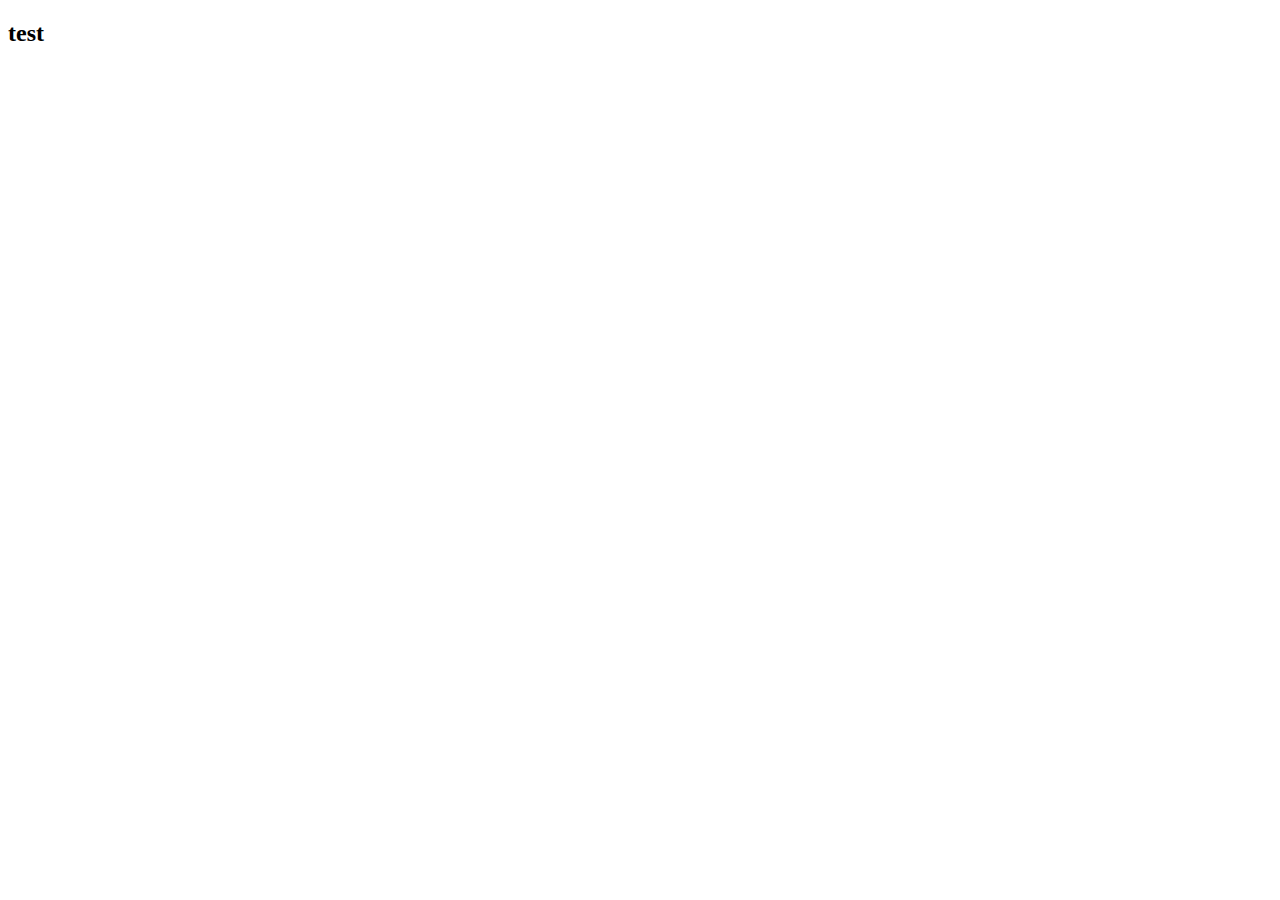
==== index.html @ b6dd8c7b "first commit" ====
<!DOCTYPE html>
<html lang="en">

<head>
    <meta charset="UTF-8">
    <meta name="viewport" content="width=device-width, initial-scale=1.0">
    <title>Document</title>
</head>

<body>
    <h2>test</h2>
</body>

</html>
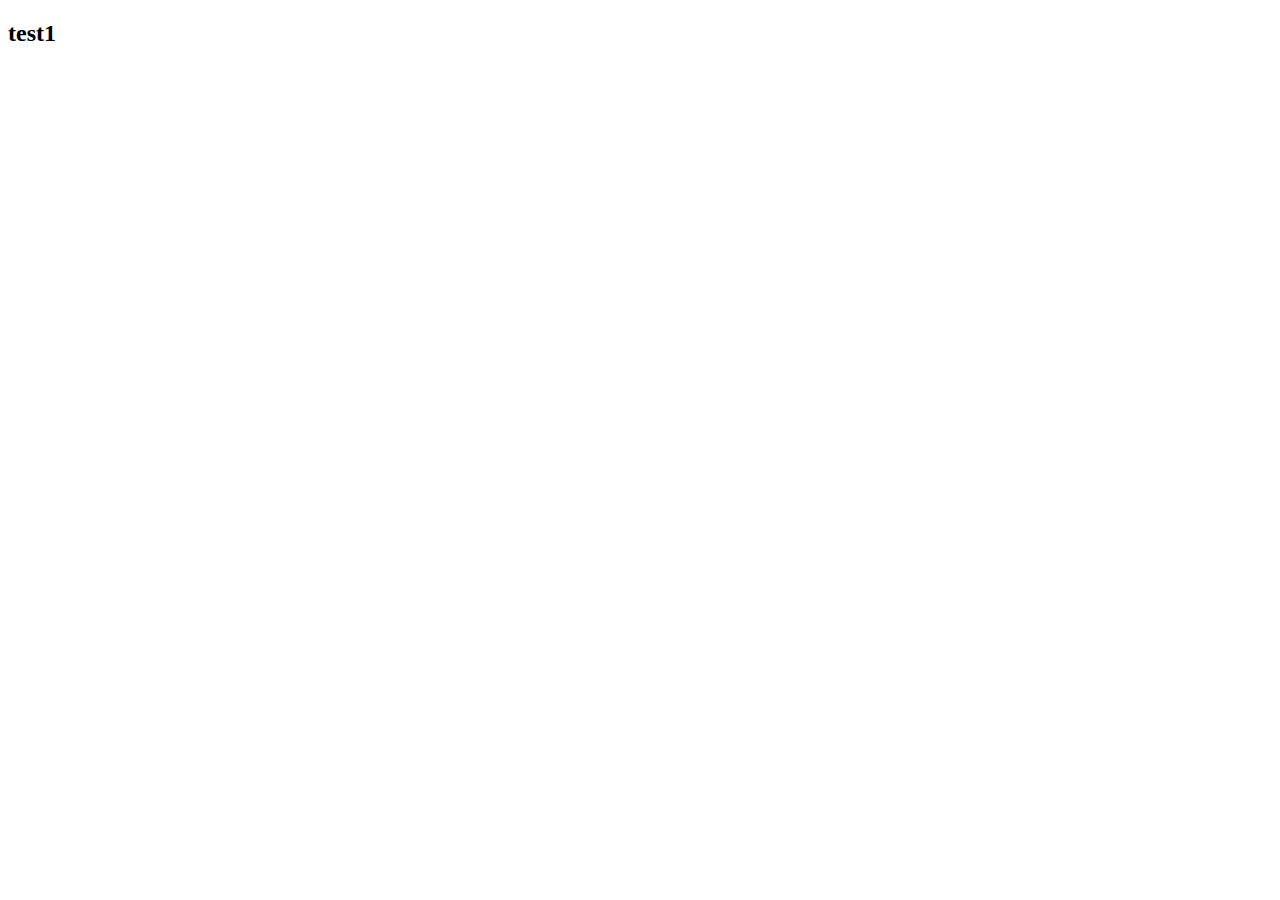
==== commit ced9e76b: "test commit" ====
--- a/index.html
+++ b/index.html
@@ -8,7 +8,7 @@
 </head>
 
 <body>
-    <h2>test</h2>
+    <h2>test1</h2>
 </body>
 
 </html>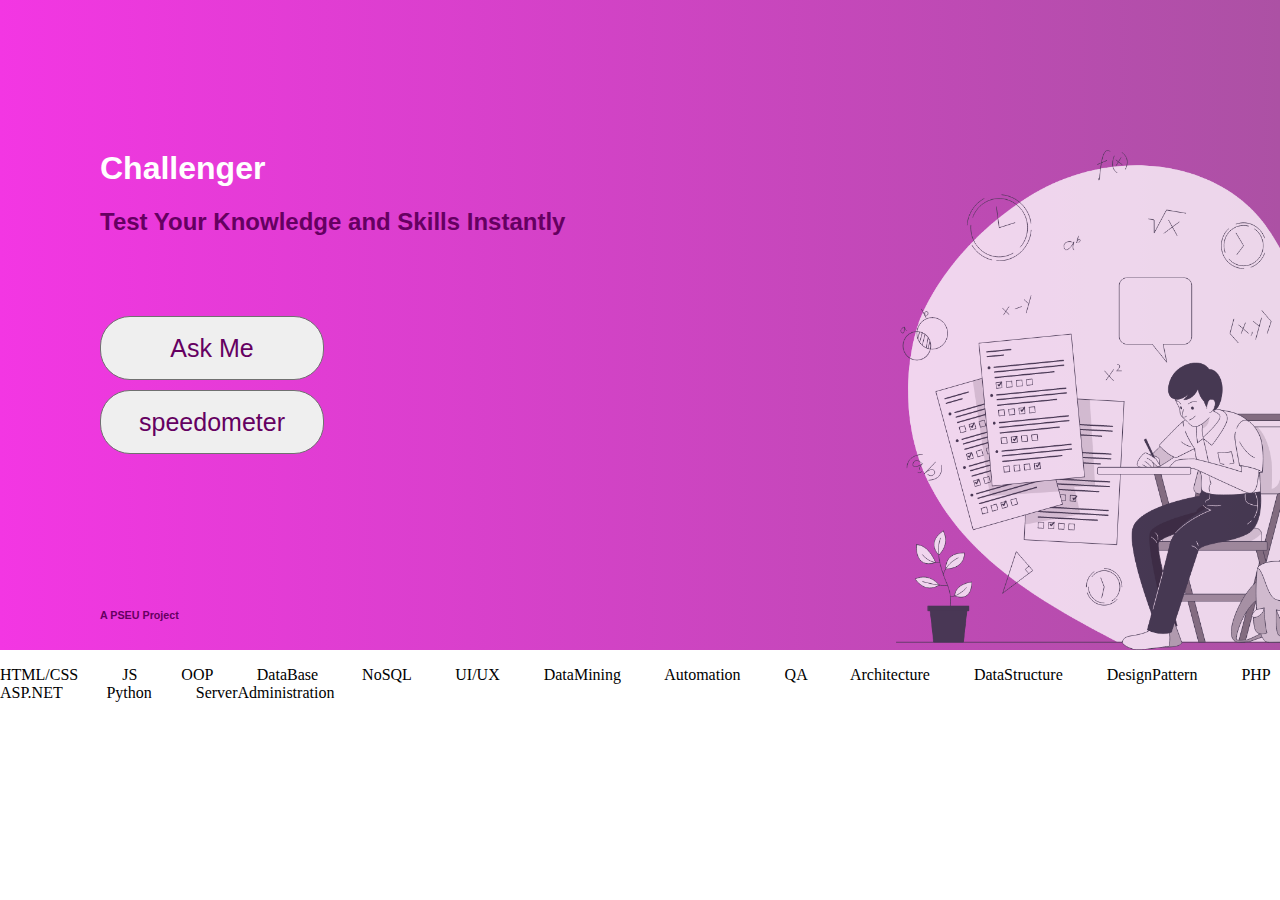
==== commit ec585e3a: "first part in home page" ====
--- a/index.html
+++ b/index.html
@@ -1,14 +1,35 @@
 <!DOCTYPE html>
 <html lang="en">
 
-<head>
+<head id="headd">
     <meta charset="UTF-8">
     <meta name="viewport" content="width=device-width, initial-scale=1.0">
     <title>Document</title>
+    <link rel="stylesheet" href="./css/homepage.css">
 </head>
 
 <body>
-    <h2>test1</h2>
+
+    <div id="first-part-homepage">
+        <div id="titles">
+            <h1 id="title">Challenger</h1>
+            <h2 id="sub-title">Test Your Knowledge and Skills Instantly</h2>
+        </div>
+        <div class="btn-group">
+            <button class="homepage-button">Ask Me</button>
+            <button class="homepage-button">speedometer</button>
+        </div>
+        <h6 id="bottom-title">A PSEU Project</h6>
+        <img id="image1" height="500px" width="450px" src="./assets/images/homepageimage.png">
+    </div>
+
+    <div id="second-part-homepage">
+        <p style="word-spacing:40px">
+            HTML/CSS JS OOP DataBase NoSQL UI/UX DataMining Automation QA Architecture DataStructure DesignPattern PHP ASP.NET Python ServerAdministration
+        </p>
+    </div>
+
+
 </body>
 
 </html>--- a/css/homepage.css
+++ b/css/homepage.css
@@ -0,0 +1,71 @@
+* {
+    box-sizing: border-box;
+}
+
+html,
+body {
+    margin: 0;
+    padding: 0;
+}
+
+.btn-group {
+    padding-top: 60px;
+    padding-bottom: 120px;
+}
+
+.btn-group button {
+    border: 1px solid #707070;
+    color: white;
+    padding: 10px 24px;
+    cursor: pointer;
+    display: block;
+    text-align: center;
+    border-radius: 30px;
+    margin-bottom: 10px;
+    color: #650061;
+    width: 14rem;
+    height: 4rem;
+    font-size: 25px;
+}
+
+#first-part-homepage {
+    font-family: Arial, Helvetica, sans-serif;
+    height: 650px;
+    background-color: #77106f;
+    fill: #FFFFFF;
+    border: #707070;
+    opacity: 100;
+    padding: 0;
+    box-sizing: border-box;
+    -moz-box-sizing: border-box;
+    -webkit-box-sizing: border-box;
+    align-items: center;
+    padding-left: 100px;
+    background-image: linear-gradient(to right, #f336e3, #ac51a4);
+}
+
+#titles {
+    padding-top: 150px;
+}
+
+#title {
+    padding-top: 0%;
+    margin-top: 0%;
+    color: white;
+}
+
+#sub-title {
+    padding-top: 0%;
+    margin-top: 0%;
+    color: #650061;
+}
+
+#bottom-title {
+    color: #650061;
+}
+
+#image1 {
+    position: absolute;
+    top: 150px;
+    left: 56rem;
+}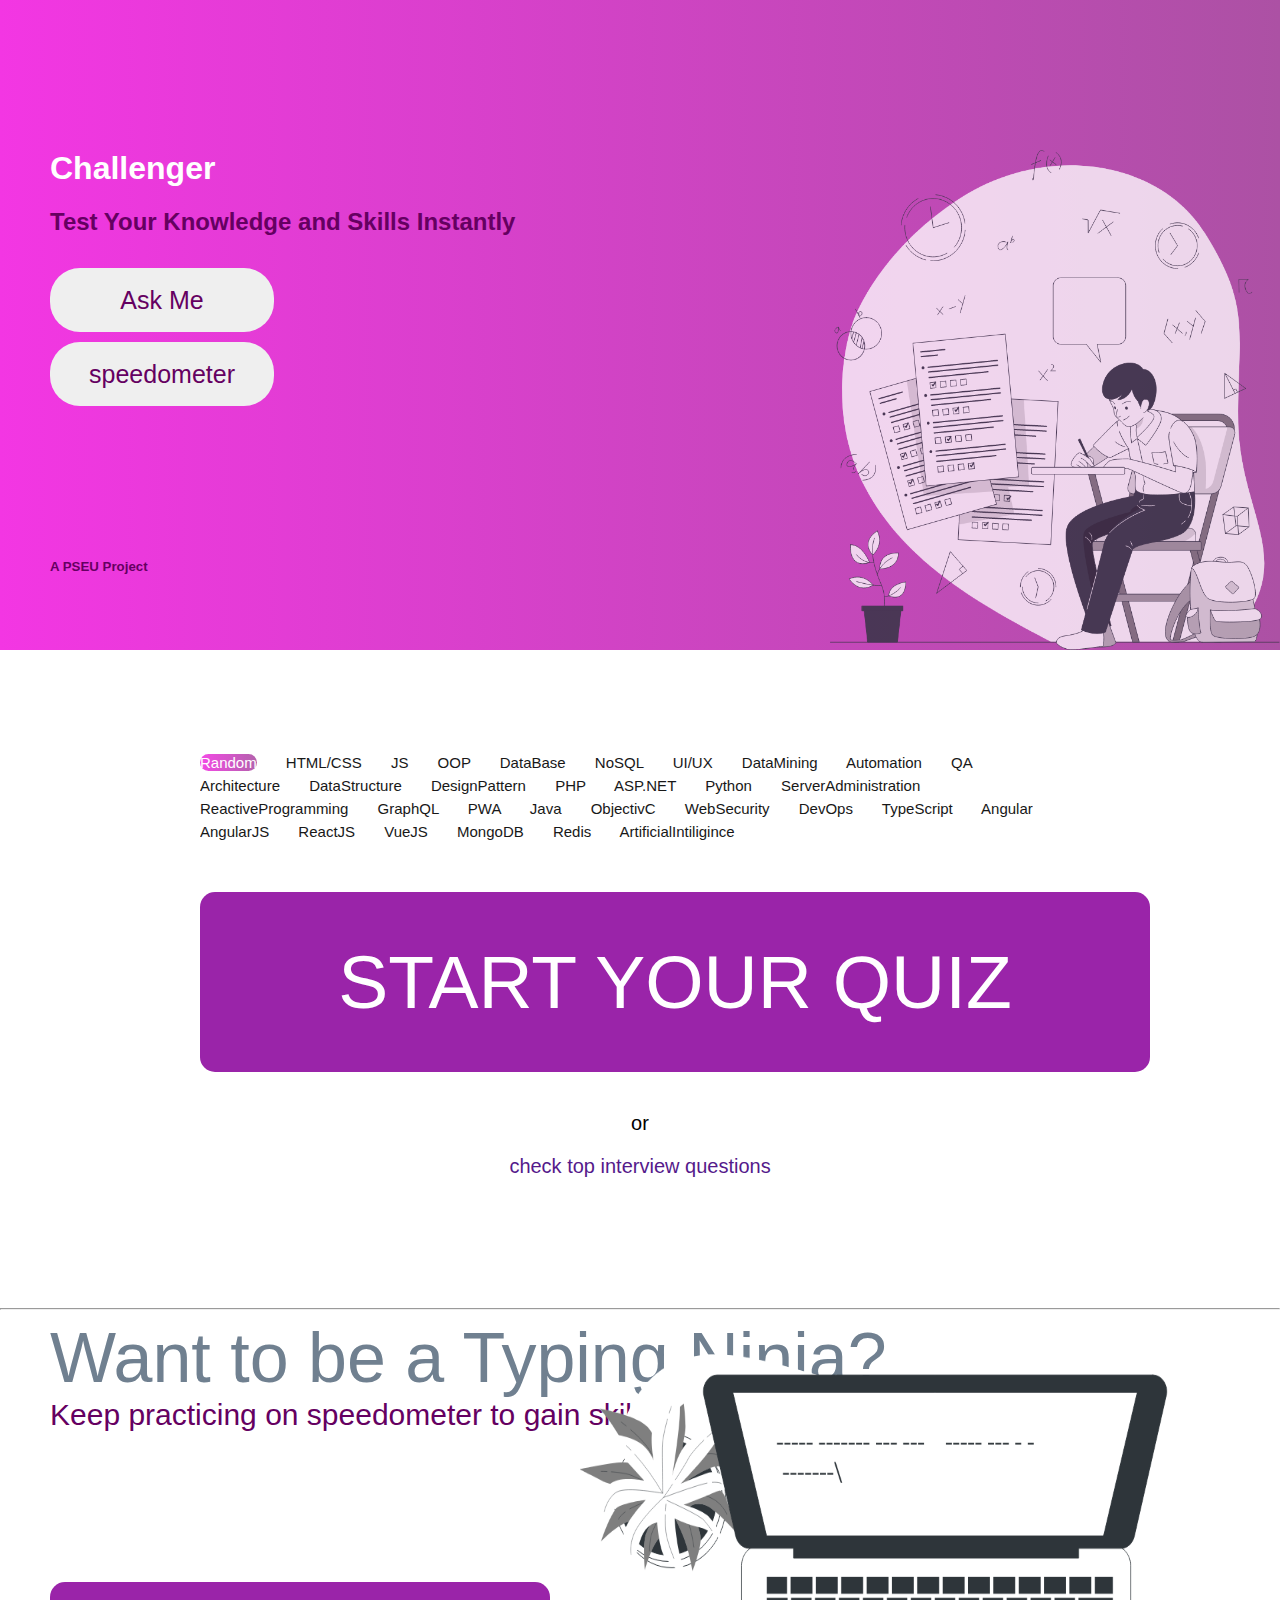
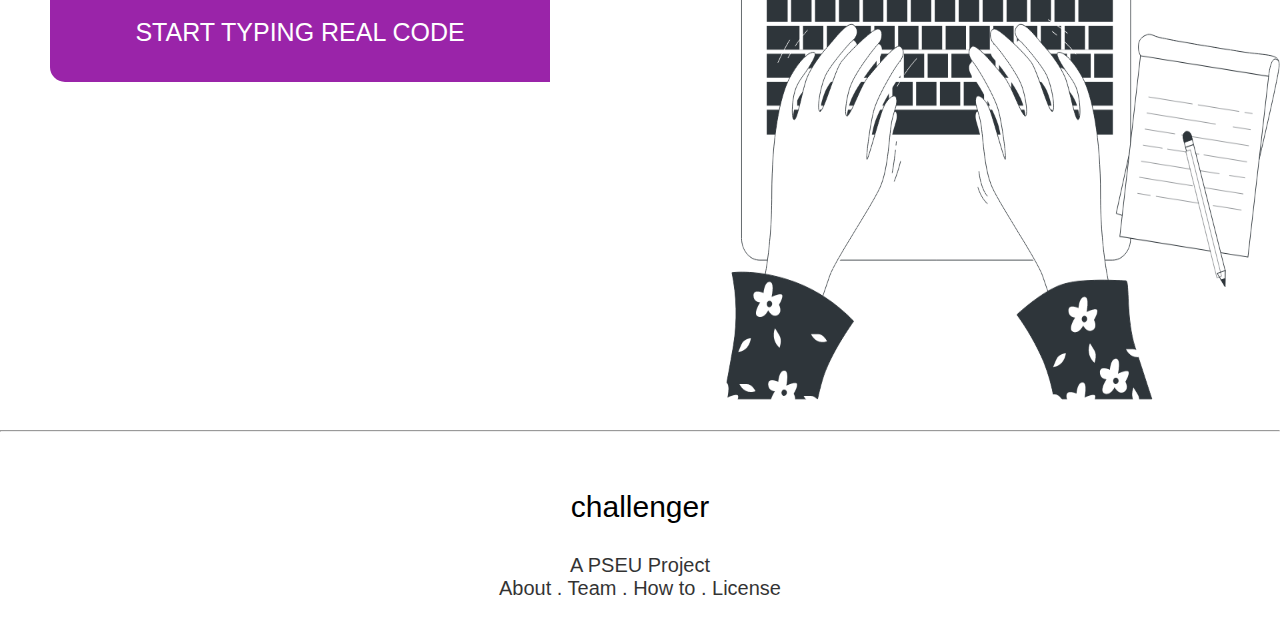
==== commit 9a200557: "home page almost done" ====
--- a/index.html
+++ b/index.html
@@ -19,17 +19,51 @@
             <button class="homepage-button">Ask Me</button>
             <button class="homepage-button">speedometer</button>
         </div>
-        <h6 id="bottom-title">A PSEU Project</h6>
+        <h5 id="bottom-title">A PSEU Project</h5>
+
         <img id="image1" height="500px" width="450px" src="./assets/images/homepageimage.png">
+
+
     </div>
 
     <div id="second-part-homepage">
-        <p style="word-spacing:40px">
-            HTML/CSS JS OOP DataBase NoSQL UI/UX DataMining Automation QA Architecture DataStructure DesignPattern PHP ASP.NET Python ServerAdministration
-        </p>
+        <span id="subjects">
+            <span id="random-word">Random</span> HTML/CSS JS OOP DataBase NoSQL UI/UX DataMining Automation QA Architecture DataStructure DesignPattern PHP ASP.NET Python ServerAdministration ReactiveProgramming GraphQL PWA Java ObjectivC WebSecurity
+        DevOps TypeScript Angular AngularJS ReactJS VueJS MongoDB Redis ArtificialIntiligince
+        </span>
+
+        <div id="button-div">
+            <button>START YOUR QUIZ</button>
+        </div>
+        <div id="last-part-second-page">
+            <p>or</p>
+            <a id="go-interview" href="">check top interview questions</a>
+        </div>
     </div>
+    <hr>
+    <div id="third-part-homepage">
+        <div class="image2">
+            <img height="700px" width="700px" src="./assets/images/homepageimage2.png">
+        </div>
+        <div id="titles2">
+            <span id="title2">Want to be a Typing Ninja?</span>
+            <div></div>
+            <span id="sub-title2">Keep practicing on speedometer to gain skill everyday</span>
+        </div>
+        <button id="homepage-button2">START TYPING REAL CODE</button>
 
+    </div>
+    <hr>
+    <div id="footer">
+        <div>
+            challenger
+        </div>
 
+        <div></div>
+        <span>A PSEU Project</span>
+        <div></div>
+        <span>About . Team . How to . License</span>
+    </div>
 </body>
 
 </html>--- a/css/homepage.css
+++ b/css/homepage.css
@@ -1,5 +1,8 @@
 * {
+    font-family: Arial, Helvetica, sans-serif;
     box-sizing: border-box;
+    -moz-box-sizing: border-box;
+    -webkit-box-sizing: border-box;
 }
 
 html,
@@ -26,21 +29,16 @@
     width: 14rem;
     height: 4rem;
     font-size: 25px;
+    border: 0px;
 }
 
 #first-part-homepage {
-    font-family: Arial, Helvetica, sans-serif;
     height: 650px;
     background-color: #77106f;
-    fill: #FFFFFF;
-    border: #707070;
-    opacity: 100;
     padding: 0;
-    box-sizing: border-box;
-    -moz-box-sizing: border-box;
-    -webkit-box-sizing: border-box;
     align-items: center;
-    padding-left: 100px;
+    padding-left: 50px;
+    padding-right: 50px;
     background-image: linear-gradient(to right, #f336e3, #ac51a4);
 }
 
@@ -58,6 +56,7 @@
     padding-top: 0%;
     margin-top: 0%;
     color: #650061;
+    float: left;
 }
 
 #bottom-title {
@@ -66,6 +65,123 @@
 
 #image1 {
     position: absolute;
+    float: right;
     top: 150px;
-    left: 56rem;
+    right: 0;
+}
+
+#second-part-homepage {
+    height: 650px;
+    align-items: center;
+    padding-left: 200px;
+    padding-right: 200px;
+    padding-top: 100px;
+    font-size: 20px;
+}
+
+#subjects {
+    padding-bottom: 5px;
+    word-spacing: 25px;
+    opacity: 0.9;
+    font-size: 15px;
+}
+
+#button-div button {
+    border-radius: 15px;
+    height: 180px;
+    width: 950px;
+    background-color: #9A24A9;
+    font-size: 75px;
+    color: white;
+    border: 0px;
+}
+
+#button-div {
+    padding-top: 50px;
+}
+
+#last-part-second-page {
+    padding-top: 20px;
+    text-align: center;
+}
+
+#go-interview {
+    text-decoration: none;
+}
+
+#random-word {
+    background-image: linear-gradient(to right, #f336e3, #ac51a4);
+    border-radius: 25px;
+    color: white;
+    text-align: center;
+    size: 50px;
+    height: 100px;
+    width: 100px;
+}
+
+#third-part-homepage {
+    height: 700px;
+    display: inline-block;
+    align-items: center;
+    padding-left: 50px;
+    padding-right: 50px;
+    overflow: auto;
+    width: 100%;
+}
+
+#title2 {
+    padding-top: 0%;
+    margin-top: 0%;
+    font-size: 70px;
+    color: slategray;
+}
+
+#sub-title2 {
+    padding-top: 0%;
+    margin-top: 0%;
+    color: #650061;
+    font-size: 30px;
+}
+
+.image2 {
+    position: absolute;
+    right: 0;
+    overflow: hidden;
+    float: right;
+}
+
+#homepage-button2 {
+    height: 100px;
+    width: 500px;
+    background-color: #9A24A9;
+    font-size: 25px;
+    color: white;
+    border: 0px;
+    border-radius: 15px 15px 0 15px;
+}
+
+#titles2 {
+    float: left;
+    padding-bottom: 150px;
+}
+
+#footer {
+    padding-top: 50px;
+    text-align: center;
+    height: 200px;
+}
+
+#footer div:nth-of-type(1) {
+    font-size: 30px;
+    padding-bottom: 30px;
+}
+
+#footer span:nth-of-type(1) {
+    font-size: 20px;
+    opacity: 0.8;
+}
+
+#footer span:nth-of-type(2) {
+    opacity: 0.8;
+    font-size: 20px;
 }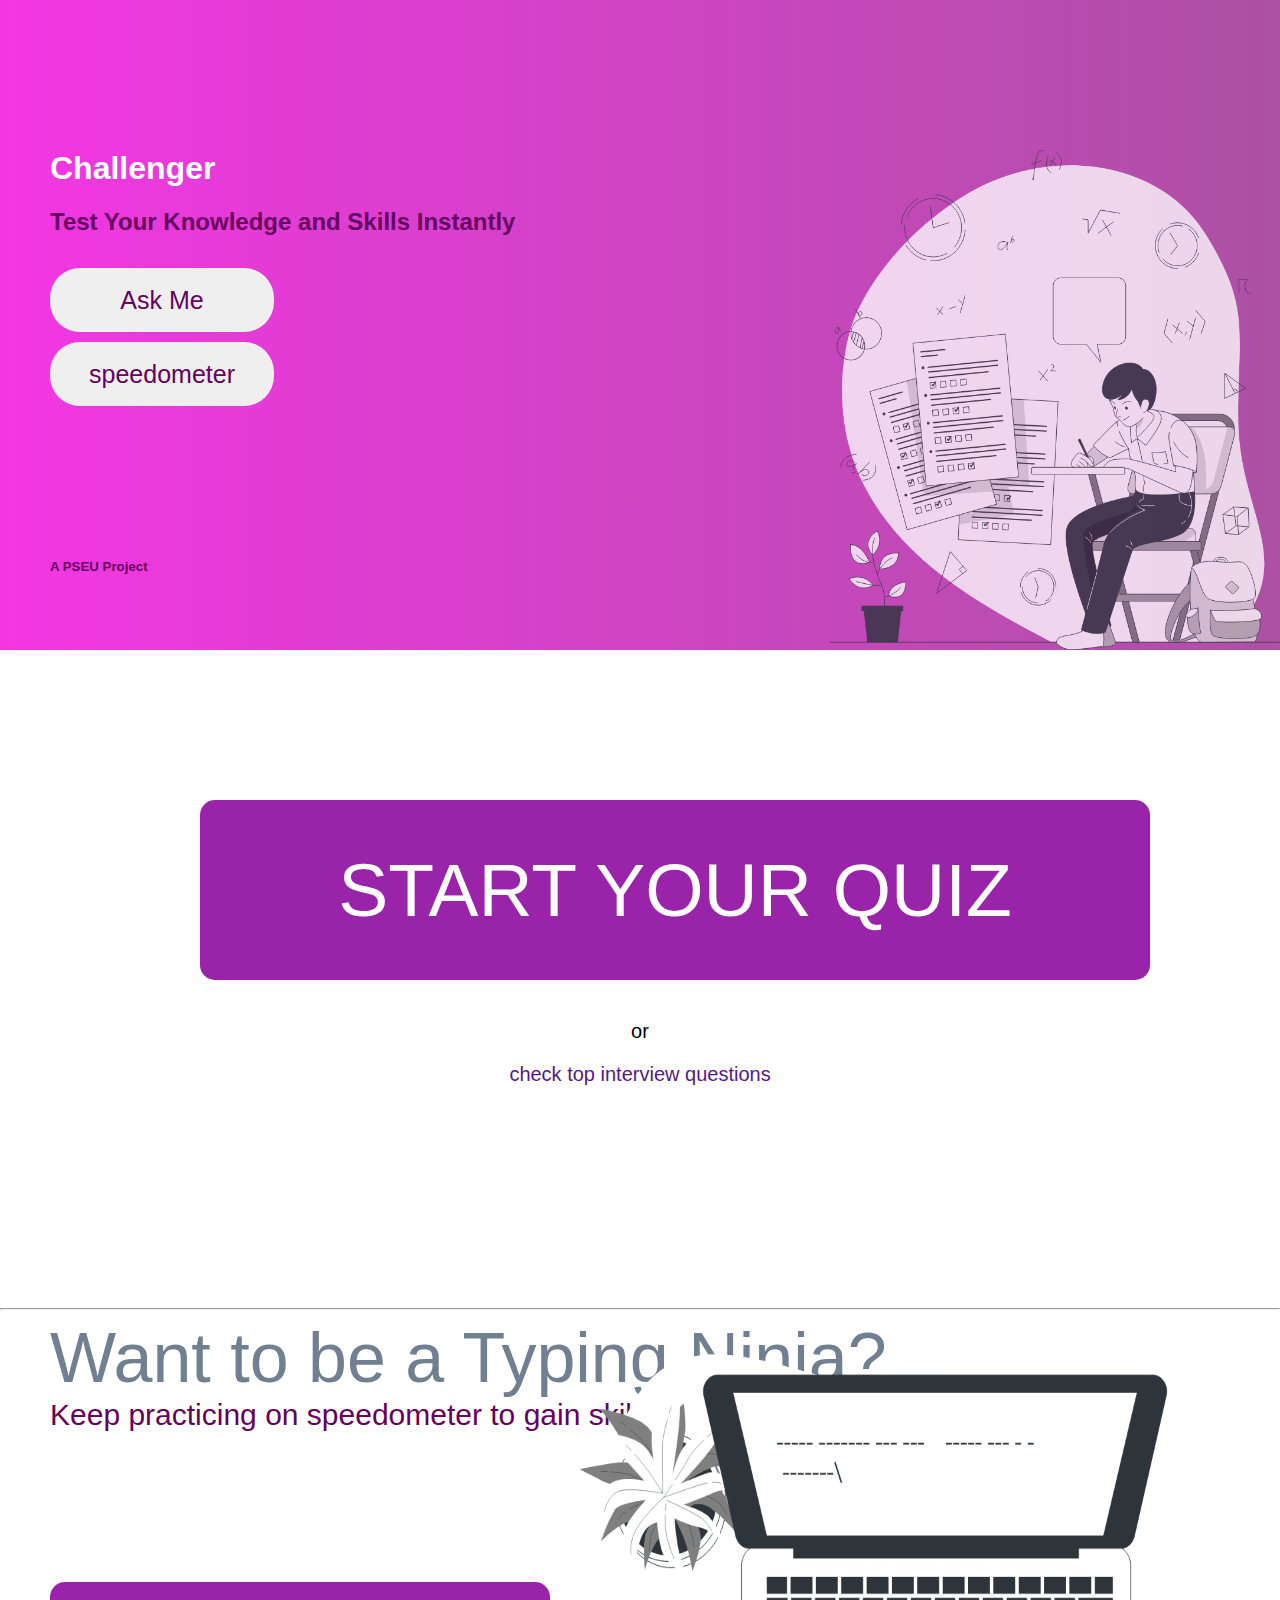
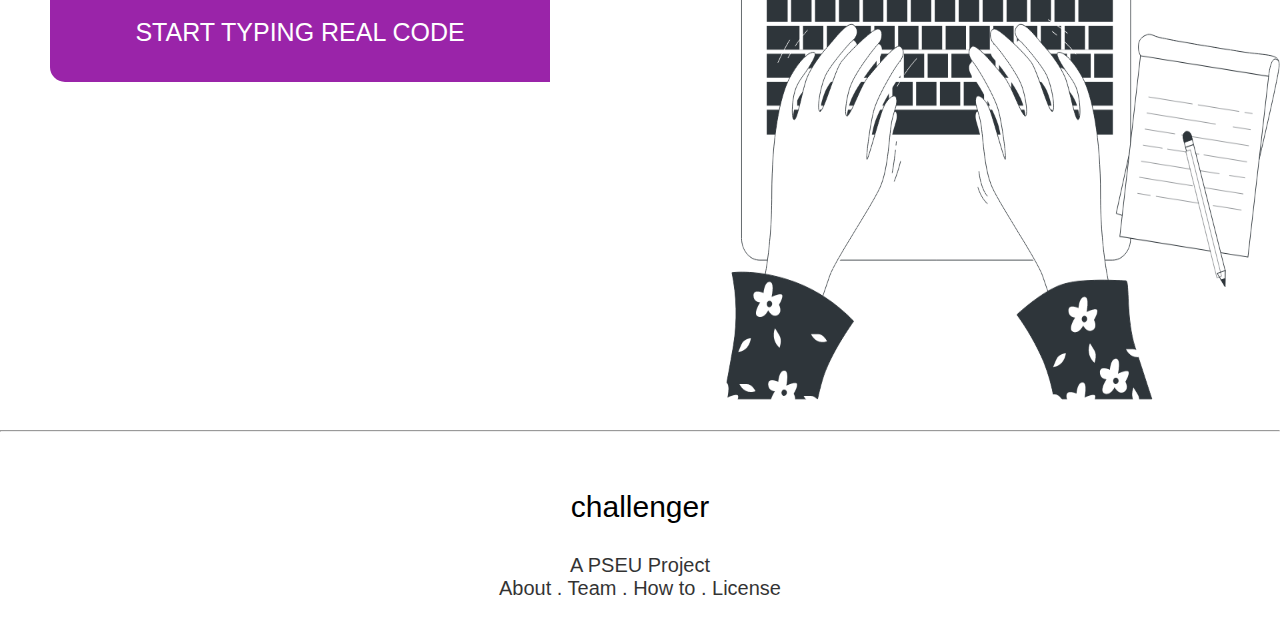
==== commit 52533672: "topics list in home page" ====
--- a/index.html
+++ b/index.html
@@ -4,7 +4,7 @@
 <head id="headd">
     <meta charset="UTF-8">
     <meta name="viewport" content="width=device-width, initial-scale=1.0">
-    <title>Document</title>
+    <title>Challenger</title>
     <link rel="stylesheet" href="./css/homepage.css">
 </head>
 
@@ -28,8 +28,8 @@
 
     <div id="second-part-homepage">
         <span id="subjects">
-            <span id="random-word">Random</span> HTML/CSS JS OOP DataBase NoSQL UI/UX DataMining Automation QA Architecture DataStructure DesignPattern PHP ASP.NET Python ServerAdministration ReactiveProgramming GraphQL PWA Java ObjectivC WebSecurity
-        DevOps TypeScript Angular AngularJS ReactJS VueJS MongoDB Redis ArtificialIntiligince
+            <!-- <span id="random-word">Random</span> HTML/CSS JS OOP DataBase NoSQL UI/UX DataMining Automation QA Architecture DataStructure DesignPattern PHP ASP.NET Python ServerAdministration ReactiveProgramming GraphQL PWA Java ObjectivC
+        WebSecurity DevOps TypeScript Angular AngularJS ReactJS VueJS MongoDB Redis ArtificialIntiligince -->
         </span>
 
         <div id="button-div">
@@ -64,6 +64,8 @@
         <div></div>
         <span>About . Team . How to . License</span>
     </div>
+
+    <script type="text/javascript" src="./js/homepage.js"></script>
 </body>
 
 </html>--- a/css/homepage.css
+++ b/css/homepage.css
@@ -17,6 +17,7 @@
 }
 
 .btn-group button {
+    outline: none;
     border: 1px solid #707070;
     color: white;
     padding: 10px 24px;
@@ -86,7 +87,23 @@
     font-size: 15px;
 }
 
+#subjects button {
+    outline: none;
+    border: none;
+    color: white;
+    padding: 15px 32px;
+    text-align: center;
+    text-decoration: none;
+    display: inline-block;
+    margin: 8px 4px;
+    cursor: pointer;
+    border-radius: 40px;
+    font-size: 20px;
+    background-image: linear-gradient(to right, #f336e3, #ac51a4);
+}
+
 #button-div button {
+    outline: none;
     border-radius: 15px;
     height: 180px;
     width: 950px;
@@ -151,6 +168,7 @@
 }
 
 #homepage-button2 {
+    outline: none;
     height: 100px;
     width: 500px;
     background-color: #9A24A9;
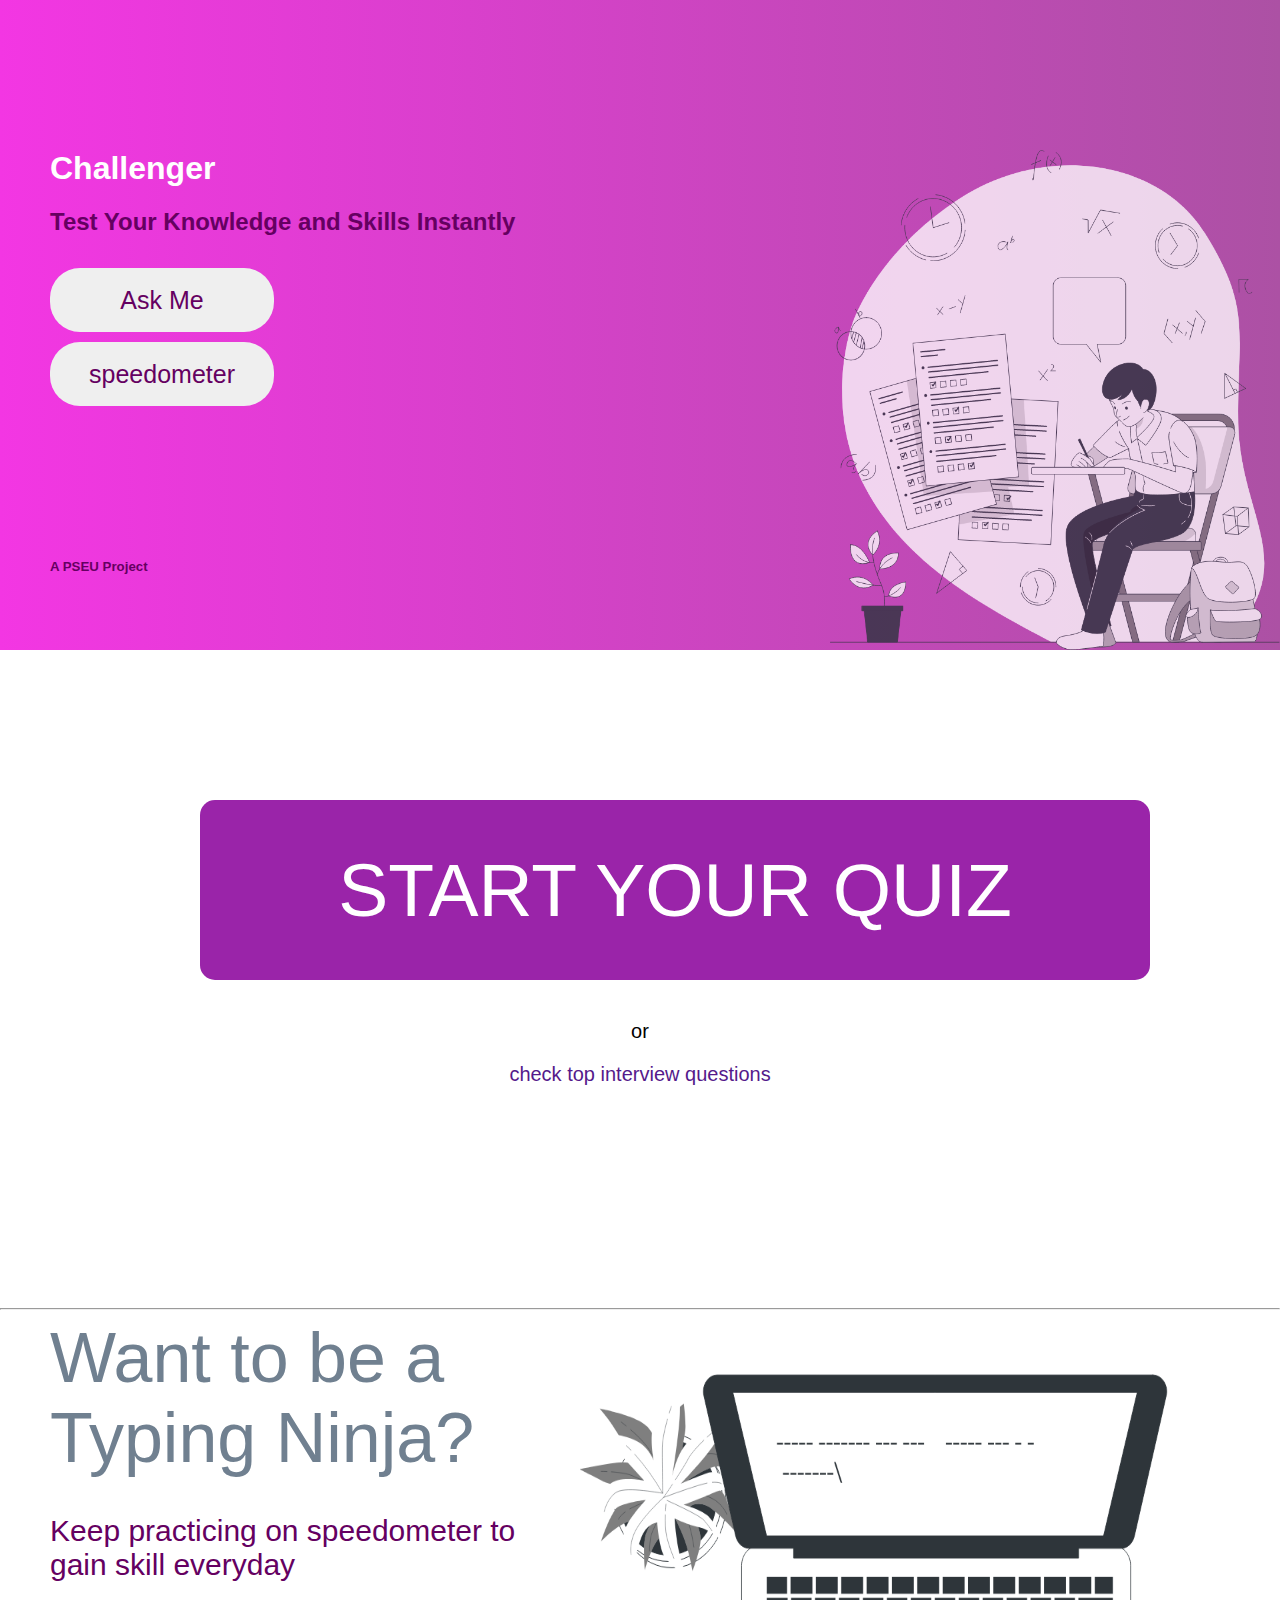
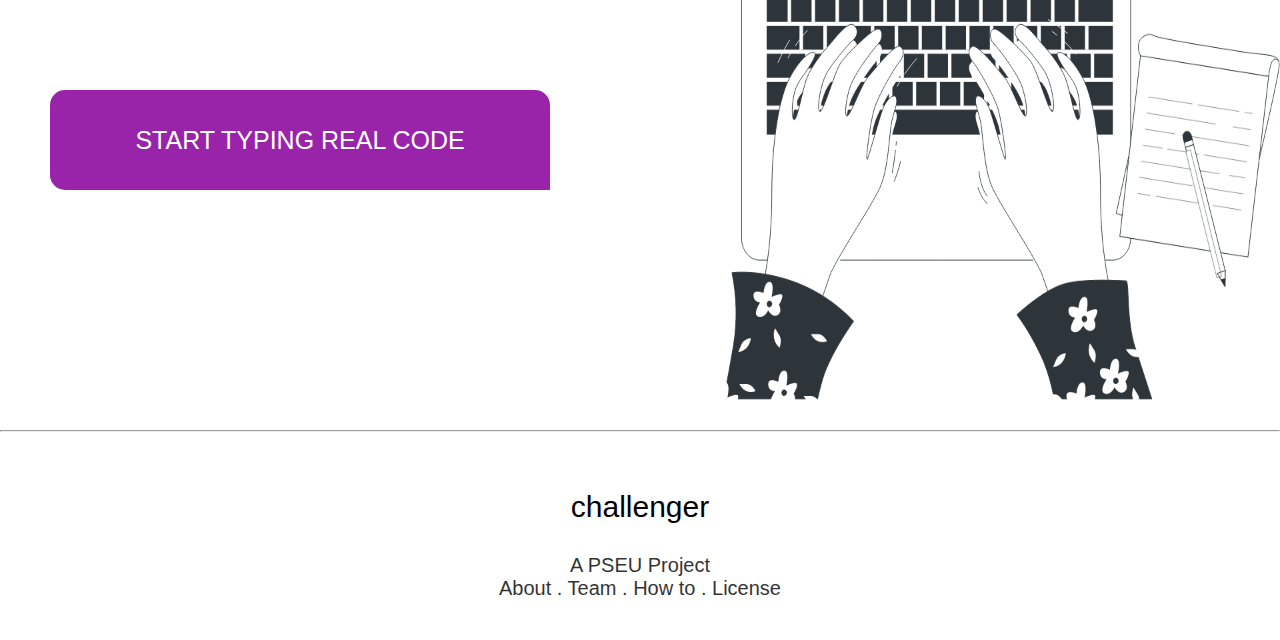
==== commit 48dbd0d7: "fix styling" ====
--- a/index.html
+++ b/index.html
@@ -47,10 +47,13 @@
         </div>
         <div id="titles2">
             <span id="title2">Want to be a Typing Ninja?</span>
+            <br><br><br>
             <div></div>
             <span id="sub-title2">Keep practicing on speedometer to gain skill everyday</span>
+            <br><br><br><br><br><br><br>
+            <button id="homepage-button2">START TYPING REAL CODE</button>
         </div>
-        <button id="homepage-button2">START TYPING REAL CODE</button>
+
 
     </div>
     <hr>
--- a/css/homepage.css
+++ b/css/homepage.css
@@ -179,6 +179,7 @@
 }
 
 #titles2 {
+    width: 500px;
     float: left;
     padding-bottom: 150px;
 }
